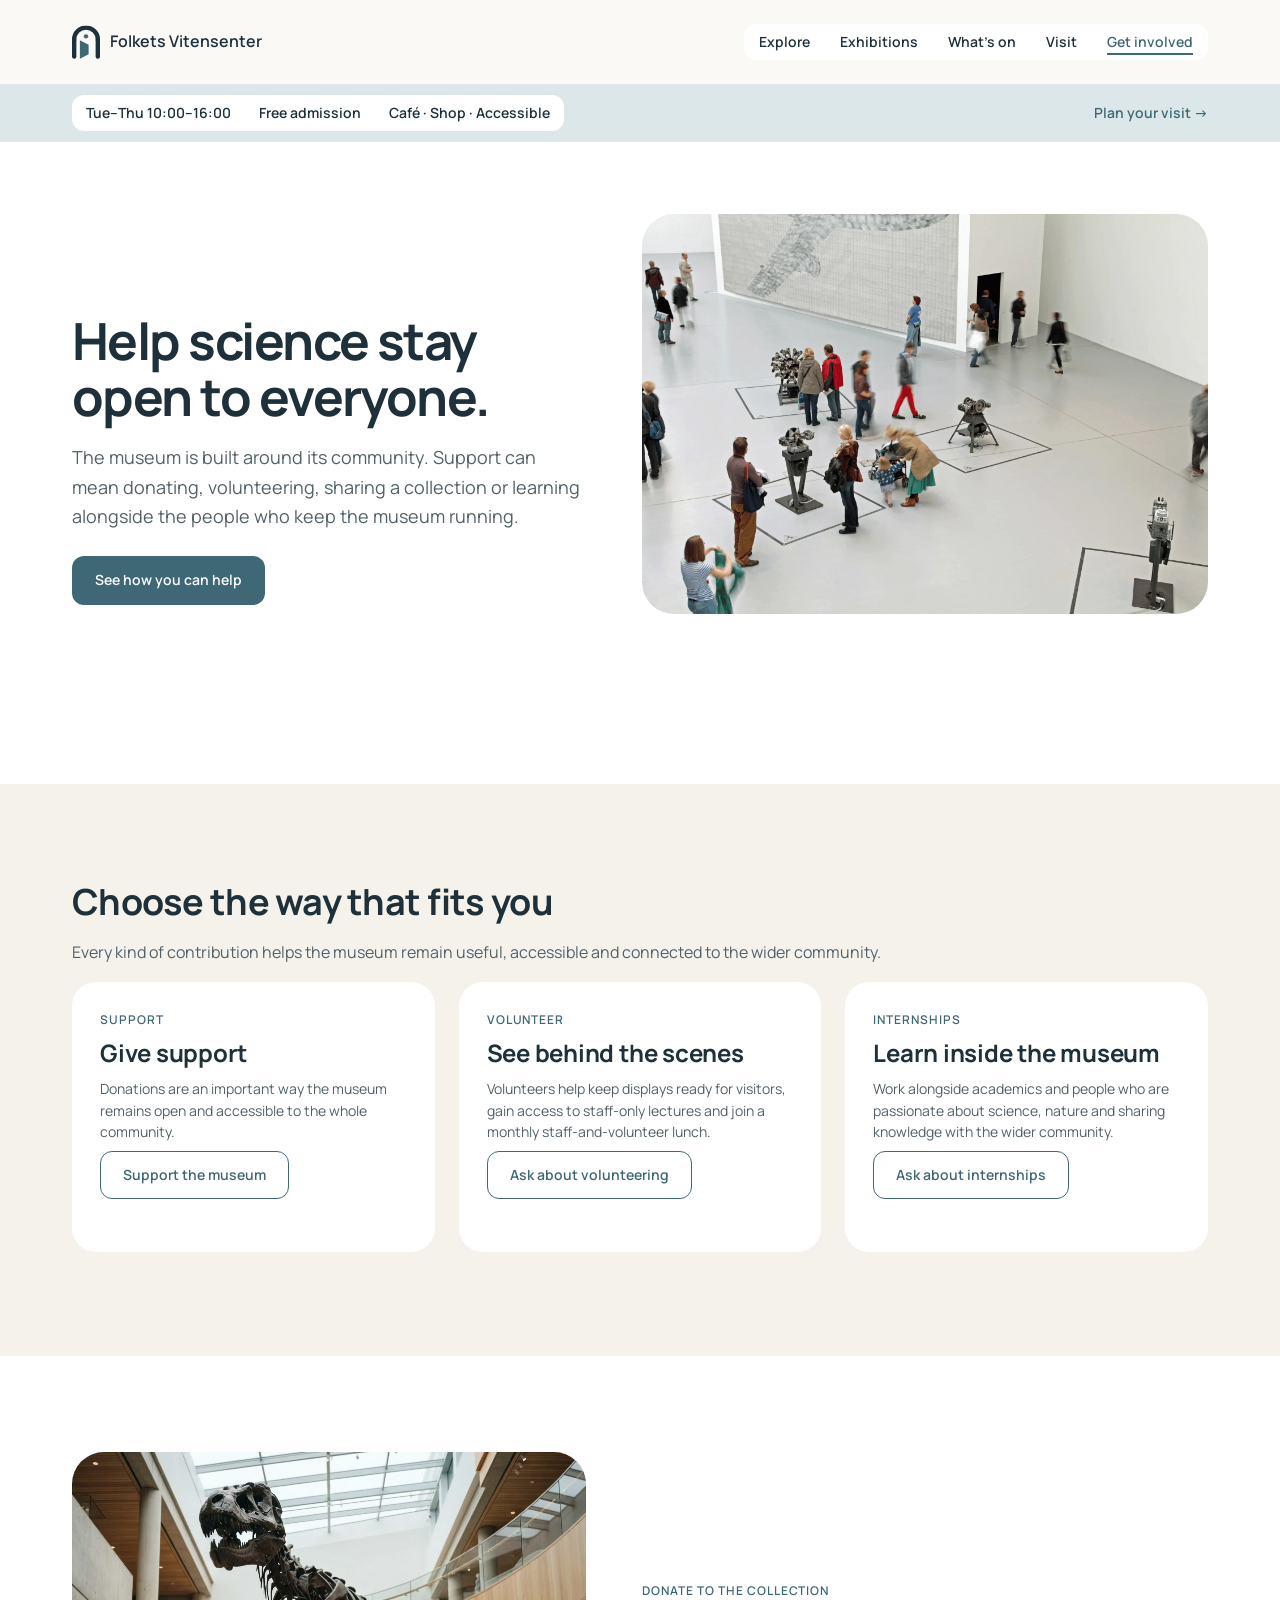
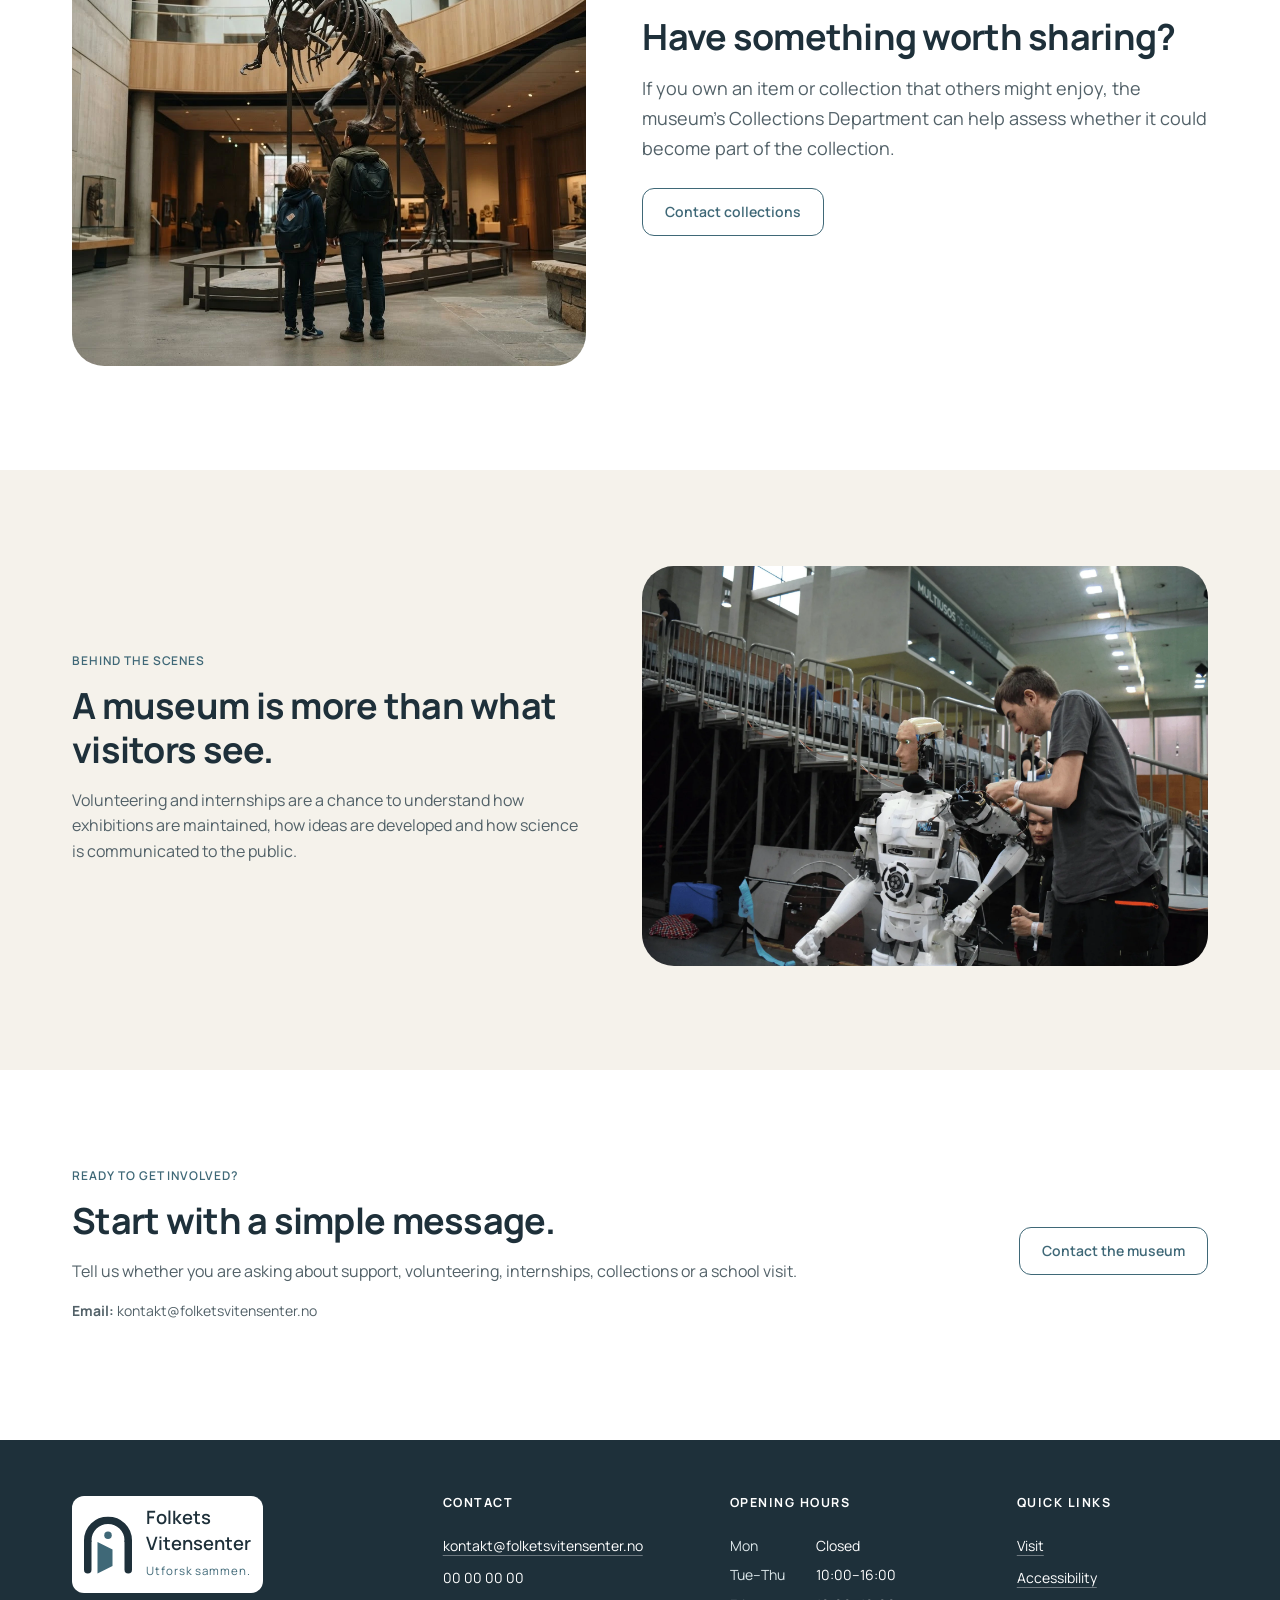
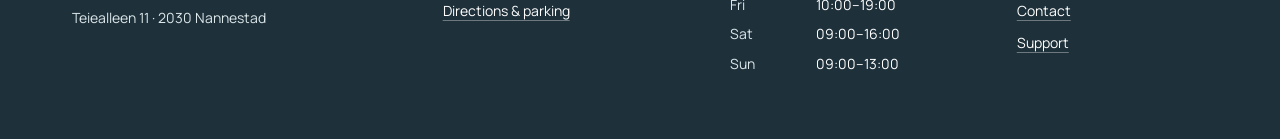
==== get-involved.html @ 50ae2ab6 "Build responsive Folkets Vitensenter website" ====
<!doctype html>
<html lang="en">
<head>
  <meta charset="utf-8">
  <meta name="viewport" content="width=device-width, initial-scale=1">
  <title>Get Involved | Folkets Vitensenter</title>
  <meta name="description" content="Support Folkets Vitensenter through donations, volunteering, internships or contributing items to the museum collection.">
  <link rel="icon" type="image/svg+xml" href="assets/icons/folkets-vitensenter-icon.svg">
  <link rel="preconnect" href="https://fonts.googleapis.com">
  <link rel="preconnect" href="https://fonts.gstatic.com" crossorigin>
  <link href="https://fonts.googleapis.com/css2?family=Manrope:wght@400;600;700;800&display=swap" rel="stylesheet">
  <link rel="stylesheet" href="css/styles.css">
</head>
<body>
<a class="skip-link" href="#main">Skip to main content</a>
<header class="site-header">
  <div class="header-inner">
    <a class="brand" href="index.html" aria-label="Folkets Vitensenter home">
      <img src="assets/icons/folkets-vitensenter-icon.svg" alt="" width="28" height="34">
      <span>Folkets Vitensenter</span>
    </a>

    <nav class="desktop-nav" aria-label="Primary navigation">
        <a href="explore.html">Explore</a>
        <a href="exhibitions.html">Exhibitions</a>
        <a href="whats-on.html">What’s on</a>
        <a href="visit.html">Visit</a>
        <a href="get-involved.html" aria-current="page">Get involved</a>
    </nav>

    <details class="mobile-nav">
      <summary>Menu</summary>
      <nav class="mobile-panel" aria-label="Mobile navigation">
        <a href="explore.html">Explore</a>
        <a href="exhibitions.html">Exhibitions</a>
        <a href="whats-on.html">What’s on</a>
        <a href="visit.html">Visit</a>
        <a href="get-involved.html" aria-current="page">Get involved</a>
      </nav>
    </details>
  </div>
</header>

<div class="planning-strip">
  <div class="planning-inner">
    <div class="quick-facts">
      <span>Tue–Thu 10:00–16:00</span>
      <span>Free admission</span>
      <span>Café · Shop · Accessible</span>
    </div>
    <a class="plan-link" href="visit.html">Plan your visit →</a>
  </div>
</div>

<main id="main">
  <section class="hero">
    <div class="container hero-grid">
      <div class="hero-copy">
        <h1>Help science stay open to everyone.</h1>
        <p class="lead">The museum is built around its community. Support can mean donating, volunteering, sharing a collection or learning alongside the people who keep the museum running.</p>
        <a class="btn btn--primary" href="#ways">See how you can help</a>
      </div>
      <div class="hero-media">
        <img src="assets/images/museum-community.webp" alt="Visitors exploring a contemporary museum gallery" width="2000" height="1414" decoding="async">
      </div>
    </div>
  </section>

  <section class="section section--soft" id="ways">
    <div class="container">
      <h2>Choose the way that fits you</h2>
      <p class="copy">Every kind of contribution helps the museum remain useful, accessible and connected to the wider community.</p>

      <div class="card-grid">
        <article class="info-card tint-fjord" id="support">
          <p class="eyebrow">Support</p>
          <h3>Give support</h3>
          <p class="small">Donations are an important way the museum remains open and accessible to the whole community.</p>
          <a class="btn btn--secondary" href="#contact">Support the museum</a>
        </article>

        <article class="info-card tint-sage">
          <p class="eyebrow">Volunteer</p>
          <h3>See behind the scenes</h3>
          <p class="small">Volunteers help keep displays ready for visitors, gain access to staff-only lectures and join a monthly staff-and-volunteer lunch.</p>
          <a class="btn btn--secondary" href="#contact">Ask about volunteering</a>
        </article>

        <article class="info-card tint-clay">
          <p class="eyebrow">Internships</p>
          <h3>Learn inside the museum</h3>
          <p class="small">Work alongside academics and people who are passionate about science, nature and sharing knowledge with the wider community.</p>
          <a class="btn btn--secondary" href="#contact">Ask about internships</a>
        </article>
      </div>
    </div>
  </section>

  <section class="section section--white">
    <div class="container feature-grid">
      <div class="feature-media">
        <img src="assets/images/museum-dinosaur.webp" alt="Dinosaur skeleton in the museum collection" width="1024" height="1024" loading="lazy" decoding="async">
      </div>
      <div>
        <p class="eyebrow">Donate to the collection</p>
        <h2>Have something worth sharing?</h2>
        <p class="lead">If you own an item or collection that others might enjoy, the museum’s Collections Department can help assess whether it could become part of the collection.</p>
        <a class="btn btn--secondary" href="#contact">Contact collections</a>
      </div>
    </div>
  </section>

  <section class="section section--soft">
    <div class="container feature-grid">
      <div>
        <p class="eyebrow">Behind the scenes</p>
        <h2>A museum is more than what visitors see.</h2>
        <p class="copy">Volunteering and internships are a chance to understand how exhibitions are maintained, how ideas are developed and how science is communicated to the public.</p>
      </div>
      <div class="feature-media">
        <img src="assets/images/robotics-research.webp" alt="Technician maintaining a humanoid robot behind the scenes" width="2000" height="1414" loading="lazy" decoding="async">
      </div>
    </div>
  </section>

  <section class="section section--white" id="contact">
    <div class="container callout">
      <div class="callout-copy">
        <p class="eyebrow">Ready to get involved?</p>
        <h2>Start with a simple message.</h2>
        <p class="copy">Tell us whether you are asking about support, volunteering, internships, collections or a school visit.</p>
        <p class="small"><strong>Email:</strong> kontakt@folketsvitensenter.no</p>
      </div>
      <a class="btn btn--secondary" href="mailto:kontakt@folketsvitensenter.no">Contact the museum</a>
    </div>
  </section>
</main>

<footer class="site-footer">
  <div class="footer-inner footer-grid">
    <div class="footer-brand-block">
      <a class="footer-brand" href="index.html" aria-label="Folkets Vitensenter home">
        <img src="assets/icons/folkets-vitensenter-icon.svg" alt="" width="48" height="58">
        <span>
          <span class="footer-wordmark">Folkets<br>Vitensenter</span><br>
          <span class="footer-tagline">Utforsk sammen.</span>
        </span>
      </a>
      <p class="footer-address">Teiealleen 11 · 2030 Nannestad</p>
    </div>

    <div class="footer-column">
      <h2 class="footer-heading">Contact</h2>
      <a href="mailto:kontakt@folketsvitensenter.no">kontakt@folketsvitensenter.no</a>
      <span>00 00 00 00</span>
      <a href="visit.html">Directions &amp; parking</a>
    </div>

    <div class="footer-column">
      <h2 class="footer-heading">Opening hours</h2>
      <dl class="footer-hours">
        <div><dt>Mon</dt><dd>Closed</dd></div>
        <div><dt>Tue–Thu</dt><dd>10:00–16:00</dd></div>
        <div><dt>Fri</dt><dd>10:00–19:00</dd></div>
        <div><dt>Sat</dt><dd>09:00–16:00</dd></div>
        <div><dt>Sun</dt><dd>09:00–13:00</dd></div>
      </dl>
    </div>

    <nav class="footer-column footer-nav" aria-label="Footer navigation">
      <h2 class="footer-heading">Quick links</h2>
      <a href="visit.html">Visit</a>
      <a href="visit.html#accessibility">Accessibility</a>
      <a href="get-involved.html#contact">Contact</a>
      <a href="get-involved.html#support">Support</a>
    </nav>
  </div>
</footer>
</body>
</html>
---- css/styles.css ----
/* Folkets Vitensenter — shared site styles */

:root {
  --ivory: #faf9f6;
  --ivory-2: #f5f2eb;
  --white: #ffffff;
  --ink: #1e303a;
  --text-muted: #526168;
  --fjord: #3f6877;
  --fjord-hover: #315763;
  --fjord-soft: #dce7ea;
  --sage: #718472;
  --sage-soft: #e4e9e2;
  --ochre: #c99b5d;
  --clay: #c77f6a;
  --clay-soft: #efe1d7;
  --line: #d6dddd;
  --radius-sm: 12px;
  --radius-md: 24px;
  --radius-lg: 32px;
  --shadow: 0 10px 30px rgba(30, 48, 58, .06);
  --max: 1296px;
}

* { box-sizing: border-box; }

html { scroll-behavior: smooth; }

body {
  margin: 0;
  font-family: 'Manrope', system-ui, -apple-system, BlinkMacSystemFont, 'Segoe UI', sans-serif;
  color: var(--ink);
  background: var(--ivory);
  line-height: 1.6;
  overflow-x: hidden;
}

img {
  display: block;
  max-width: 100%;
  height: auto;
}

a { color: inherit; }

p, h1, h2, h3 { margin-top: 0; }
button, summary, a { -webkit-tap-highlight-color: transparent; }

.skip-link {
  position: absolute;
  left: 1rem;
  top: -5rem;
  z-index: 1000;
  padding: .75rem 1rem;
  border-radius: var(--radius-sm);
  background: var(--ink);
  color: var(--white);
}

.skip-link:focus { top: 1rem; }

.container {
  width: min(var(--max), calc(100% - 144px));
  margin-inline: auto;
}

.section { padding: 96px 0 104px; }
.section--white { background: var(--white); }
.section--soft { background: var(--ivory-2); }
.section--compact { padding: 64px 0; }
.page-intro { padding-top: 80px; padding-bottom: 80px; }

.eyebrow {
  margin-bottom: 14px;
  color: var(--fjord);
  font-size: .75rem;
  font-weight: 600;
  letter-spacing: .08em;
  text-transform: uppercase;
}

h1 {
  margin-bottom: 18px;
  font-size: clamp(2.6rem, 4vw, 4rem);
  line-height: 1.09;
  letter-spacing: -.03em;
}

h2 {
  margin-bottom: 16px;
  font-size: clamp(2rem, 3vw, 2.25rem);
  line-height: 1.22;
  letter-spacing: -.02em;
}

h3 {
  margin-bottom: 10px;
  font-size: 1.5rem;
  line-height: 1.3;
  letter-spacing: -.01em;
}

.lead {
  max-width: 60ch;
  margin-bottom: 24px;
  color: var(--text-muted);
  font-size: 1.125rem;
  line-height: 1.65;
}

.copy { color: var(--text-muted); }
.small { font-size: .875rem; line-height: 1.55; color: var(--text-muted); }
.text-link {
  color: var(--fjord);
  font-weight: 600;
  text-decoration-thickness: 1px;
  text-underline-offset: .2em;
}

/* Header and navigation */
.site-header { background: var(--ivory); }

.header-inner {
  width: min(var(--max), calc(100% - 144px));
  min-height: 84px;
  margin-inline: auto;
  display: flex;
  align-items: center;
  justify-content: space-between;
  gap: 32px;
}

.brand {
  display: inline-flex;
  align-items: center;
  gap: 10px;
  text-decoration: none;
  font-weight: 600;
}

.brand img { width: 28px; height: 34px; }

.desktop-nav {
  display: flex;
  gap: 30px;
  padding: 7px 15px;
  border-radius: var(--radius-sm);
  background: var(--white);
}

.desktop-nav a {
  font-size: .875rem;
  font-weight: 600;
  text-decoration: none;
}

.desktop-nav a:hover,
.desktop-nav a:focus-visible { color: var(--fjord); }

.desktop-nav a[aria-current='page'] {
  color: var(--fjord);
  text-decoration: underline;
  text-decoration-thickness: 2px;
  text-underline-offset: 6px;
}

.mobile-nav {
  display: none;
  position: relative;
}

.mobile-nav summary {
  list-style: none;
  cursor: pointer;
  border: 1px solid var(--fjord);
  border-radius: var(--radius-sm);
  padding: 8px 14px;
  font-size: .875rem;
  font-weight: 600;
}

.mobile-nav summary::-webkit-details-marker { display: none; }

.mobile-panel {
  position: absolute;
  z-index: 50;
  right: 0;
  top: 52px;
  width: min(330px, calc(100vw - 48px));
  display: none;
  gap: 8px;
  padding: 16px;
  border: 1px solid var(--line);
  border-radius: 20px;
  background: var(--ivory);
  box-shadow: var(--shadow);
}

.mobile-nav[open] .mobile-panel { display: grid; }

.mobile-panel a {
  padding: 14px 16px;
  border-radius: 14px;
  background: var(--white);
  text-decoration: none;
  font-weight: 600;
}

.mobile-panel a[aria-current='page'] {
  color: var(--fjord);
  background: var(--fjord-soft);
  text-decoration: underline;
  text-decoration-thickness: 2px;
  text-underline-offset: 4px;
}

.planning-strip { background: var(--fjord-soft); }

.planning-inner {
  width: min(var(--max), calc(100% - 144px));
  min-height: 58px;
  margin-inline: auto;
  display: flex;
  align-items: center;
  justify-content: space-between;
  gap: 24px;
  font-size: .875rem;
  font-weight: 600;
}

.quick-facts {
  display: flex;
  flex-wrap: wrap;
  gap: 12px 28px;
  padding: 7px 14px;
  border-radius: var(--radius-sm);
  background: var(--white);
}

.plan-link { color: var(--fjord); text-decoration: none; }

/* Heroes */
.hero {
  background: var(--white);
  padding: 72px 0 80px;
}

.hero-grid,
.feature-grid {
  display: grid;
  grid-template-columns: minmax(0, 1fr) minmax(0, 1.1fr);
  gap: 48px 56px;
  align-items: center;
}

.hero-copy { max-width: 560px; }
.hero-media { min-height: 490px; }
.hero--home .hero-media { min-height: 620px; }

.hero-media img,
.feature-media img {
  width: 100%;
  height: 100%;
  object-fit: cover;
  border-radius: var(--radius-lg);
}

/* Buttons and links */
.actions { display: flex; flex-wrap: wrap; gap: 12px; margin-top: 18px; }

.btn {
  display: inline-flex;
  min-height: 48px;
  align-items: center;
  justify-content: center;
  padding: 12px 22px;
  border: 1px solid transparent;
  border-radius: var(--radius-sm);
  font-size: .875rem;
  font-weight: 600;
  text-decoration: none;
  transition: background .18s ease, color .18s ease, border-color .18s ease, transform .18s ease;
}

.btn:hover { transform: translateY(-1px); }
.btn--primary { background: var(--fjord); color: var(--white); }
.btn--primary:hover, .btn--primary:focus-visible { background: var(--fjord-hover); }
.btn--secondary { border-color: var(--fjord); background: var(--white); color: var(--fjord); }
.btn--secondary:hover, .btn--secondary:focus-visible { background: var(--fjord-soft); }

/* Homepage facts */
.facts { background: var(--white); padding: 34px 0; }
.facts-grid { display: grid; grid-template-columns: repeat(4, 1fr); gap: 32px; }
.fact strong { display: block; margin-bottom: 4px; font-size: 1.5rem; }
.fact span { color: var(--text-muted); font-size: .875rem; }

/* Cards and sections */
.section-head {
  display: flex;
  align-items: flex-start;
  justify-content: space-between;
  gap: 32px;
  margin-bottom: 32px;
}

.section-head p { max-width: 760px; }

.card-grid {
  display: grid;
  grid-template-columns: repeat(3, minmax(0, 1fr));
  gap: 24px;
}

.card-grid--2 { grid-template-columns: repeat(2, minmax(0, 1fr)); }

.card { overflow: hidden; border-radius: var(--radius-md); background: var(--white); }
.card--shadow { box-shadow: var(--shadow); }
.card img { width: 100%; height: 250px; object-fit: cover; }
.card-grid--2 .card img { height: 300px; }
.card-body { padding: 24px 28px 28px; }
.card-body p:last-child { margin-bottom: 0; }

.tint-fjord { background: var(--fjord-soft); }
.tint-sage { background: var(--sage-soft); }
.tint-clay { background: var(--clay-soft); }

.event-feature { background: var(--ivory-2); }
.event-feature .feature-grid { grid-template-columns: .9fr 1.1fr; }
.event-feature .feature-media { min-height: 420px; }
.event-copy { padding: 28px; border-radius: var(--radius-sm); background: var(--white); }

.info-list { display: grid; gap: 8px; padding: 0; margin: 0; list-style: none; }
.info-list li { color: var(--text-muted); }

.anchor-nav {
  display: flex;
  flex-wrap: wrap;
  gap: 12px;
  padding: 24px 0;
}

.anchor-nav a {
  padding: 9px 16px;
  border-radius: 999px;
  background: var(--white);
  color: var(--fjord);
  text-decoration: none;
  font-size: .875rem;
  font-weight: 600;
}

.info-grid {
  display: grid;
  grid-template-columns: repeat(2, minmax(0, 1fr));
  gap: 24px;
}

.info-card {
  min-height: 270px;
  padding: 28px;
  border-radius: var(--radius-md);
  background: var(--white);
}

.info-card p { margin-bottom: 8px; }

.split-card {
  display: grid;
  grid-template-columns: 260px 1fr;
  gap: 24px;
  padding: 20px;
  border-radius: var(--radius-md);
  background: var(--ivory);
}

.split-card img { width: 100%; height: 100%; min-height: 310px; object-fit: cover; }

.callout {
  display: flex;
  align-items: center;
  justify-content: space-between;
  gap: 48px;
}

.callout-copy { max-width: 900px; }

/* Footer */
.site-footer {
  padding: 56px 0 64px;
  background: var(--ink);
  color: var(--white);
}

.footer-inner {
  width: min(var(--max), calc(100% - 144px));
  margin-inline: auto;
}

.footer-grid {
  display: grid;
  grid-template-columns: 1.35fr 1fr 1fr .8fr;
  align-items: start;
  gap: 48px;
}

.footer-brand-block {
  display: flex;
  flex-direction: column;
  align-items: flex-start;
  gap: 14px;
}

.footer-brand {
  display: inline-flex;
  gap: 14px;
  align-items: center;
  padding: 10px 12px;
  border-radius: var(--radius-sm);
  background: var(--white);
  color: var(--ink);
  text-decoration: none;
}

.footer-brand img { width: 48px; height: 58px; }
.footer-wordmark { line-height: 1.05; font-size: 1.15rem; font-weight: 600; }
.footer-tagline { color: var(--fjord); font-size: .72rem; letter-spacing: .08em; }
.footer-address { margin: 0; color: var(--fjord-soft); font-size: .875rem; line-height: 1.6; }

.footer-heading {
  margin: 0 0 14px;
  color: var(--white);
  font-size: .78rem;
  line-height: 1.2;
  letter-spacing: .12em;
  text-transform: uppercase;
}

.footer-column { display: flex; flex-direction: column; gap: 10px; font-size: .875rem; }
.footer-column a { width: fit-content; color: var(--white); text-decoration-color: rgba(255, 255, 255, .35); text-underline-offset: 4px; }
.footer-column a:hover { text-decoration-color: currentColor; }

.footer-hours { margin: 0; display: grid; gap: 7px; }
.footer-hours div { display: grid; grid-template-columns: 74px auto; gap: 12px; }
.footer-hours dt, .footer-hours dd { margin: 0; }
.footer-hours dt { color: var(--fjord-soft); }
.footer-hours dd { color: var(--white); }

/* Accessibility */
:focus-visible { outline: 3px solid #8bb2c1; outline-offset: 3px; }

/* Tablet */
@media (max-width: 1100px) {
  .container,
  .header-inner,
  .planning-inner,
  .footer-inner { width: min(100% - 64px, var(--max)); }

  .hero-grid, .feature-grid { gap: 40px; }
  .desktop-nav { gap: 18px; }
  .card-grid { grid-template-columns: repeat(2, minmax(0, 1fr)); }
  .card-grid--2 { grid-template-columns: repeat(2, minmax(0, 1fr)); }
  .footer-grid { grid-template-columns: repeat(2, minmax(0, 1fr)); }
}

/* Mobile */
@media (max-width: 800px) {
  .container,
  .header-inner,
  .planning-inner,
  .footer-inner { width: min(100% - 48px, var(--max)); }

  .desktop-nav { display: none; }
  .mobile-nav { display: block; }
  .header-inner { min-height: 76px; }
  .brand { font-size: .82rem; }
  .brand img { width: 22px; height: 28px; }

  .planning-inner { min-height: 38px; font-size: .7rem; }
  .quick-facts { width: 100%; justify-content: space-between; padding: 0; background: transparent; }
  .quick-facts span:nth-child(3) { display: none; }
  .planning-inner .plan-link { display: none; }

  .section { padding: 64px 0 72px; }
  .page-intro { padding: 56px 0 64px; }
  .hero { padding: 48px 0 56px; }

  .hero-grid,
  .feature-grid,
  .event-feature .feature-grid { grid-template-columns: 1fr; }

  .hero-copy { max-width: none; }
  .hero-media, .hero--home .hero-media { min-height: auto; }
  .hero-media img, .hero--home .hero-media img { aspect-ratio: 1 / 1; }

  .lead { font-size: 1rem; line-height: 1.65; }
  h1 { font-size: clamp(2.25rem, 10vw, 3rem); }
  h2 { font-size: 1.85rem; }

  .facts-grid { grid-template-columns: repeat(2, 1fr); gap: 28px 20px; }
  .section-head { display: block; }
  .card-grid, .card-grid--2, .info-grid { grid-template-columns: 1fr; }
  .card img, .card-grid--2 .card img { height: auto; aspect-ratio: 326 / 215; }
  .event-feature .feature-media { min-height: auto; }
  .feature-media img { aspect-ratio: 326 / 250; }
  .split-card { grid-template-columns: 1fr; }
  .split-card img { min-height: 0; aspect-ratio: 326 / 220; }
  .callout { align-items: flex-start; flex-direction: column; }
  .anchor-nav { padding: 18px 0; }

  .footer-grid { grid-template-columns: repeat(2, minmax(0, 1fr)); gap: 40px 32px; }
  .footer-brand img { width: 54px; height: 64px; }
}

@media (max-width: 420px) {
  .footer-grid { grid-template-columns: 1fr; }
  .actions { align-items: flex-start; flex-direction: column; }
  .btn { width: auto; }
  .card-body { padding-inline: 20px; }
  .info-card { min-height: 0; }
}
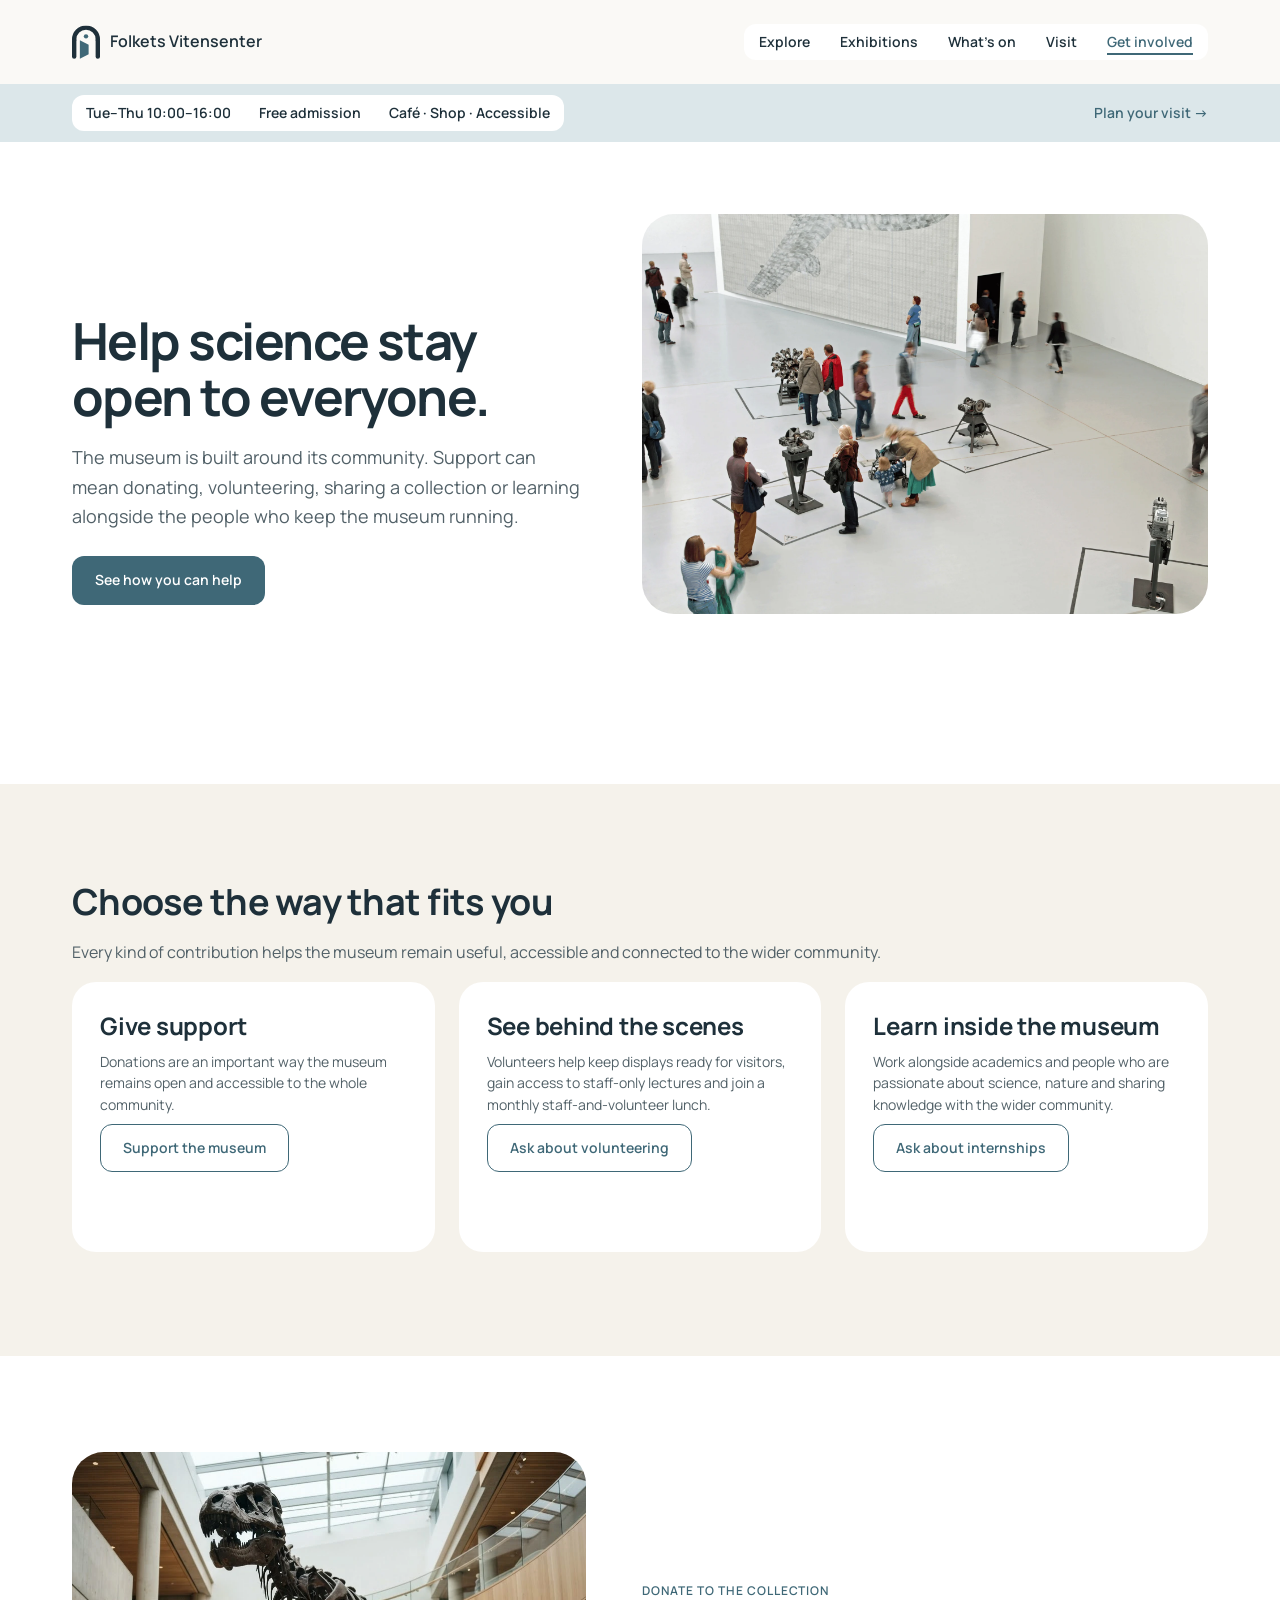
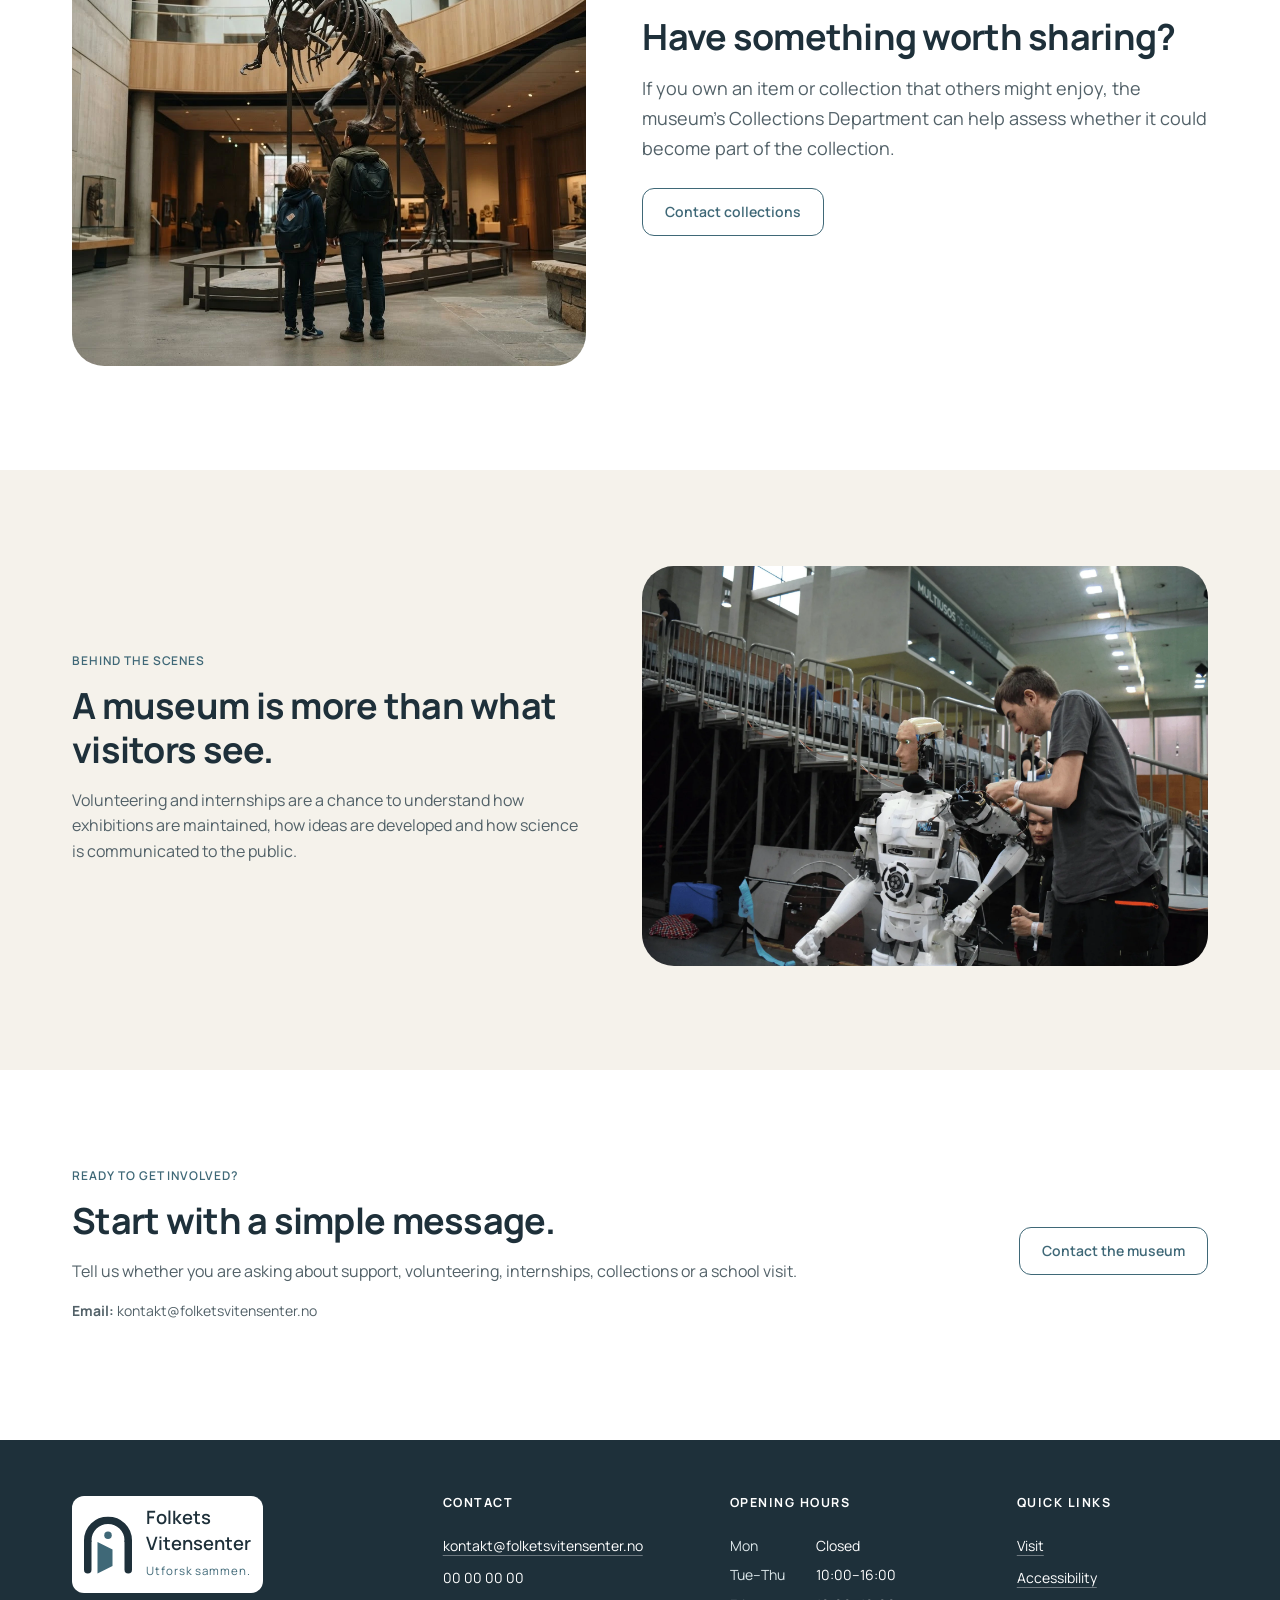
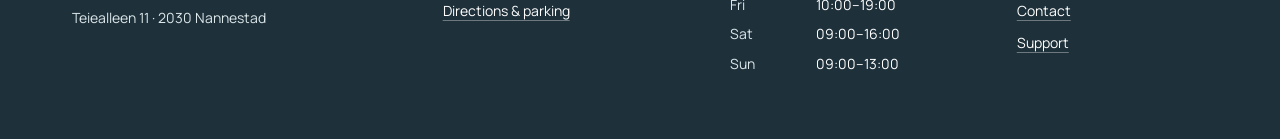
==== commit df3b5450: "Polish content, accessibility and visual hierarchy" ====
--- a/get-involved.html
+++ b/get-involved.html
@@ -73,21 +73,18 @@
 
       <div class="card-grid">
         <article class="info-card tint-fjord" id="support">
-          <p class="eyebrow">Support</p>
           <h3>Give support</h3>
           <p class="small">Donations are an important way the museum remains open and accessible to the whole community.</p>
           <a class="btn btn--secondary" href="#contact">Support the museum</a>
         </article>
 
         <article class="info-card tint-sage">
-          <p class="eyebrow">Volunteer</p>
           <h3>See behind the scenes</h3>
           <p class="small">Volunteers help keep displays ready for visitors, gain access to staff-only lectures and join a monthly staff-and-volunteer lunch.</p>
           <a class="btn btn--secondary" href="#contact">Ask about volunteering</a>
         </article>
 
         <article class="info-card tint-clay">
-          <p class="eyebrow">Internships</p>
           <h3>Learn inside the museum</h3>
           <p class="small">Work alongside academics and people who are passionate about science, nature and sharing knowledge with the wider community.</p>
           <a class="btn btn--secondary" href="#contact">Ask about internships</a>
--- a/css/styles.css
+++ b/css/styles.css
@@ -518,3 +518,19 @@
   .card-body { padding-inline: 20px; }
   .info-card { min-height: 0; }
 }
+@media (prefers-reduced-motion: reduce) {
+  html {
+    scroll-behavior: auto;
+  }
+
+  .btn {
+    transition: none;
+  }
+
+  .btn:hover {
+    transform: none;
+  }
+}
+address {
+  font-style: normal;
+}
